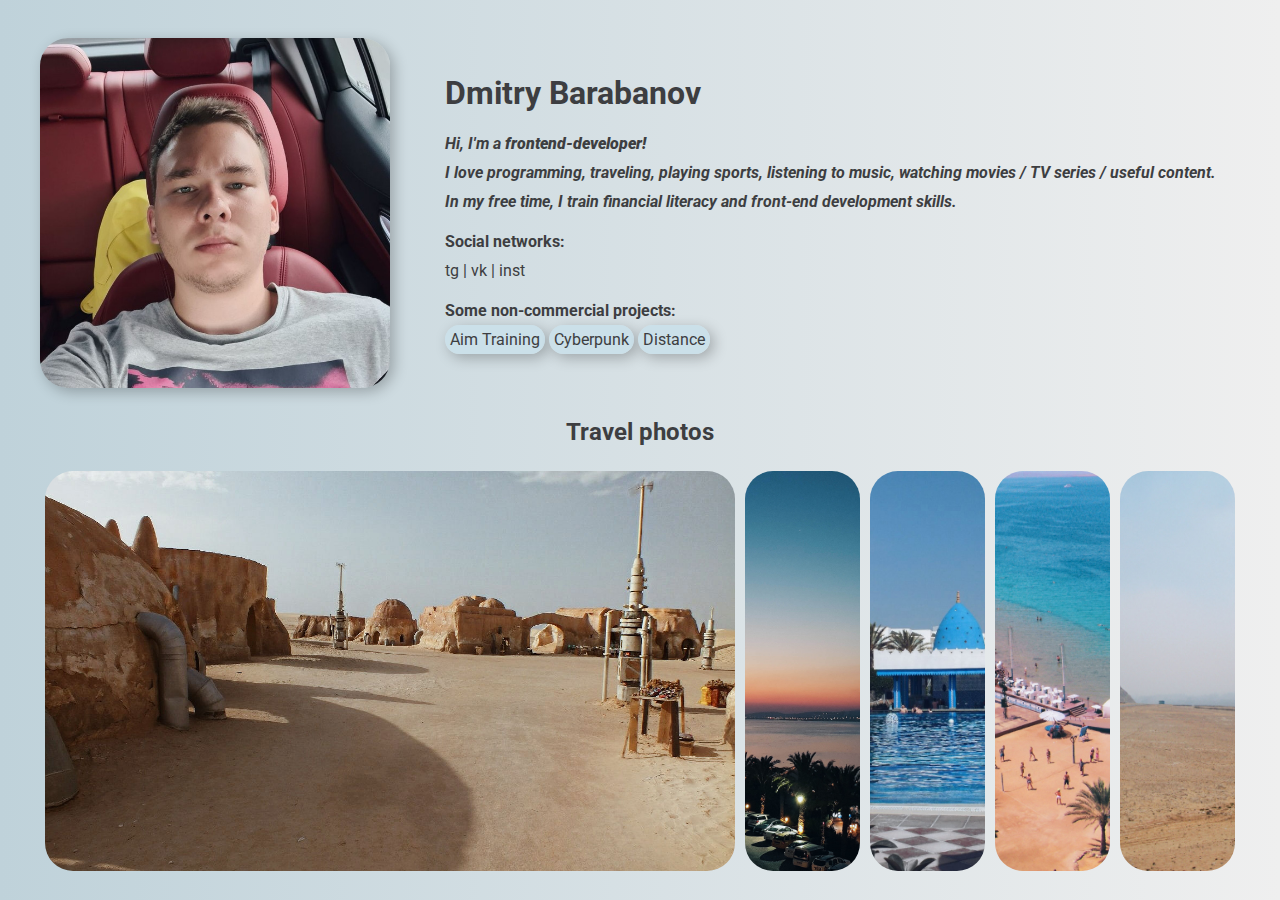
==== index.html @ 2726cdc3 "cv" ====
<!DOCTYPE html>
<html lang="en">

<head>
    <meta charset="UTF-8">
    <meta http-equiv="X-UA-Compatible" content="IE=edge">
    <meta name="viewport" content="width=device-width, initial-scale=1.0">
    <title>Dmitry Barabanov CV</title>
    <link rel="stylesheet" href="style.css">
    <link rel="stylesheet" href="style.scss">
</head>

<body>
    <div class="container">
        <div class="info">
            <img class="avatar" src="pictures/avatar.jpg" alt="my photo">

            <div class="info-text">
                <h1>Dmitry Barabanov</h1>
                <p>Hi, I'm a <strong>frontend-developer!</strong></p>
                <p>I love programming, traveling, playing sports, listening to music, watching movies / TV series / useful content.</p>
                <p>In my free time, I train financial literacy and front-end development skills.</p>

                <div class="socials">
                    <h4>Social networks:</h4>
                    <a href="https://t.me/dmitry_barabanov" target="_blank">tg</a> |
                    <a href="https://vk.com/dmitry__barabanov" target="_blank">vk</a> |
                    <a href="https://www.instagram.com/barrry_01" target="_blank">inst</a>
                </div>
                <div class="portfolio">
                    <h4>Some non-commercial projects:</h4>
                    <a href="mini-game/mini-game.html" target="_blank">Aim Training</a>
                    <a href="Cyberpunk/index.html" target="_blank">Cyberpunk</a>
                    <a href="Distance/index.html" target="_blank">Distance</a>
                </div>
            </div>
        </div>


        <!-- <div class="card bg-yelow">
            <h2>Мои хобби</h2>
            <ol class="list">
                <li>Путешествия</li>
                <li>Автомобили</li>
                <li>Спорт</li>
            </ol>
        </div> -->

        <!-- <div class="card bg-green">
            <h2>Background frontend-разработчиком</h2>
            <table class="table">
                <tr>
                    <td>Skillbox</td>
                    <td>2019-2021</td>
                </tr>
                <tr>
                    <td>Finance Monster</td>
                    <td>2021-now</td>
                </tr>
                <tr>
                    <td>Freelance</td>
                    <td>2021-now</td>
                </tr>
            </table>
        </div> -->

        <h2 class="title">Travel photos</h2>

        <div class="plagin-cards">
            <div class="slide active" style="background-image: url('pictures/photo1.jpg');">
                <!-- <h3>Sahara Desert</h3> -->
            </div>
            <div class="slide" style="background-image: url('pictures/photo2.jpg');">
            </div>
            <div class="slide" style="background-image: url('pictures/photo3.jpg');">
            </div>
            <div class="slide" style="background-image: url('pictures/photo4.jpg');">
            </div>
            <div class="slide" style="background-image: url('pictures/photo5.jpg');">
            </div>
        </div>
    </div>
    <script src="main.js"></script>
</body>

</html>
---- style.css ----
@import url('https://fonts.googleapis.com/css2?family=Roboto&display=swap');
body {
    /* background-color: #f1f1f1; */
    background: linear-gradient(90deg, #bfd2da, #efefef);
    color: #3d3e41;
    font-size: 16px;
    font-weight: normal;
    font-family: 'Roboto', sans-serif;
}

a {
    color: #3d3e41;
    text-decoration: none;
}

a:hover {
    color: black;
    text-decoration: underline;
}


/* a:visited {
    color: grey;
} */

.avatar {
    height: 350px;
    border-radius: 28px;
    box-shadow: 4px 4px 14px rgba(0, 0, 0, 0.25);
    pointer-events: none;
}

.info p {
    color: #3d3e41;
    margin: 0;
    font-style: italic;
    font-weight: bold;
    text-decoration: none;
    margin-top: 10px;
}

.info {
    display: flex;
    margin-bottom: 20px;
}

.info-text {
    margin-left: 40px;
    padding: 15px;
}

.info-text h4 {
    margin-bottom: 10px;
}

.container {
    max-width: 1200px;
    margin: auto;
    padding-top: 30px;
}

.bg-yelow {
    background: linear-gradient(90deg, #d6dbbf, #acb1a0);
}

.bg-green {
    background: #e5ffe7;
}

.card {
    padding: 15px 20px;
    margin-bottom: 20px;
    border-radius: 20px;
}

.card h2 {
    margin-bottom: 10px;
}

.list {
    padding: 0 20px;
}

.list li {
    color: #86898f;
    margin-bottom: 10px;
}

.title {
    margin-top: 30px;
    text-align: center;
}

.portfolio a {
    background-color: #cbe0e9;
    color: #3d3e41;
    border-radius: 15px;
    font-size: 16px;
    padding: 5px;
    box-shadow: 4px 4px 14px rgba(0, 0, 0, 0.25);
    transition: all 0.3s ease-out;
}

.portfolio a:hover {
    background-color: #a6d1e4;
    color: black;
    border-radius: 15px;
    text-decoration: none;
    box-shadow: 4px 4px 14px rgba(0, 0, 0, 0.5);
    transition: all 0.3s ease-out;
}

.plagin-cards {
    display: flex;
}

.slide {
    height: 400px;
    border-radius: 28px;
    margin: 5px;
    cursor: pointer;
    color: white;
    flex: 1;
    background-size: cover;
    background-position: center;
    background-repeat: no-repeat;
    position: relative;
    transition: all 500ms ease-in-out;
}

.slide h3 {
    position: absolute;
    font-size: 24px;
    bottom: 20px;
    left: 20px;
    margin: 0;
    opacity: 0;
}

.slide.active {
    flex: 6;
}

.slide.active h3 {
    opacity: 1;
    transition: opacity 0.3s ease-in 0.4s;
}

@media (max-width: 700px) {
    .info {
        display: block;
        text-align: center;
    }
    .info-text {
        margin-left: 0px;
    }
    .slide {
        height: 200px;
    }
    .slide.active {
        flex: 8;
    }
}
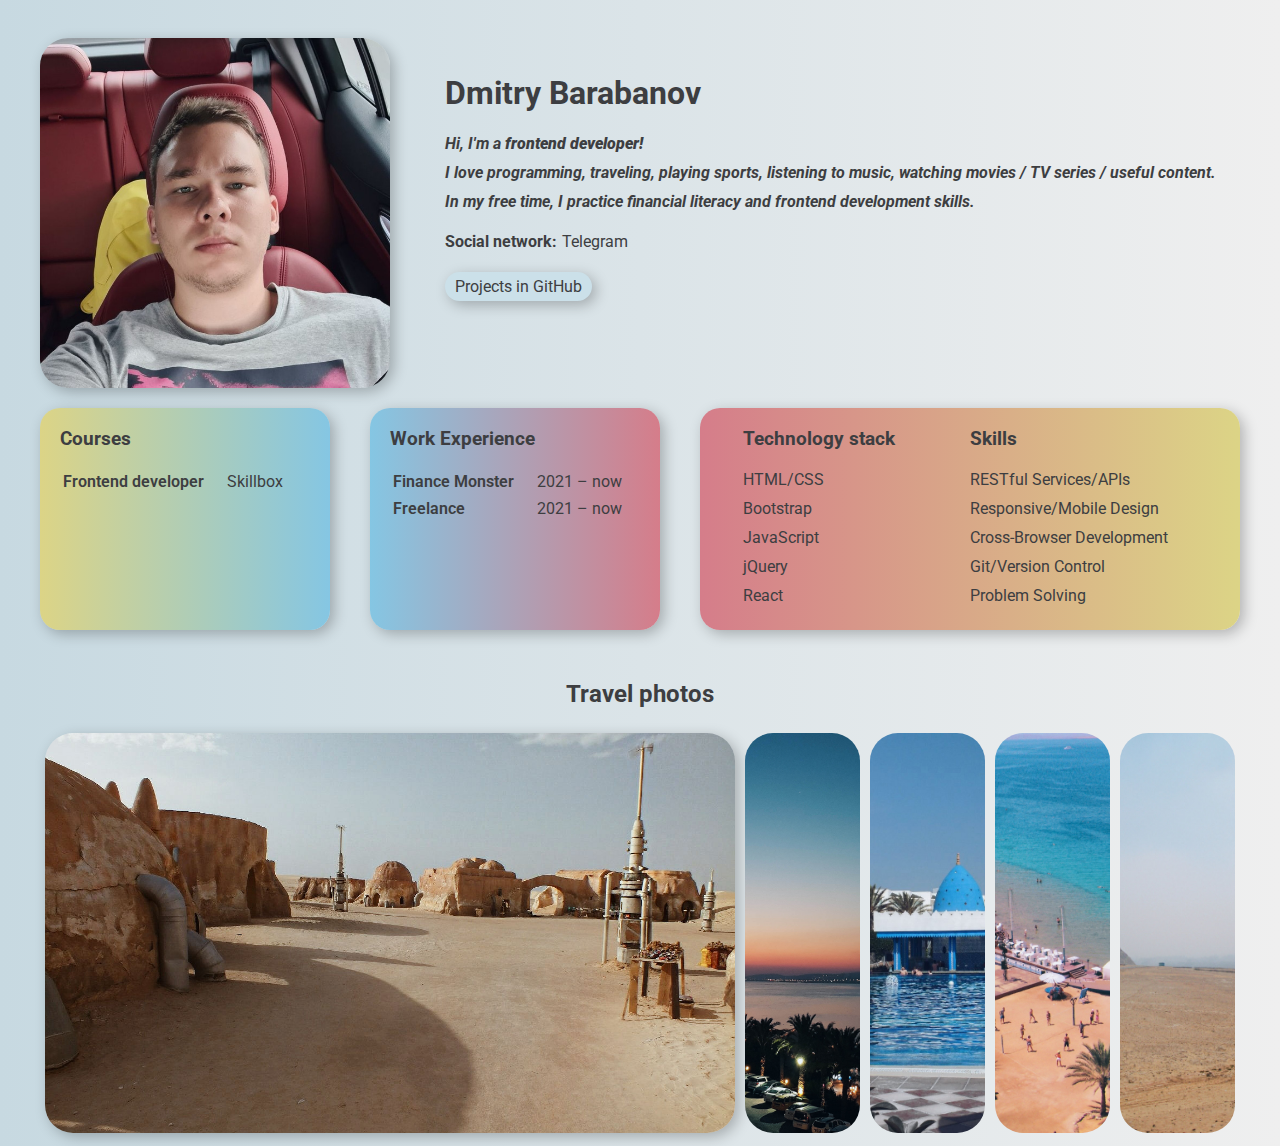
==== commit cdfafc42: "update" ====
--- a/index.html
+++ b/index.html
@@ -17,52 +17,70 @@
 
             <div class="info-text">
                 <h1>Dmitry Barabanov</h1>
-                <p>Hi, I'm a <strong>frontend-developer!</strong></p>
-                <p>I love programming, traveling, playing sports, listening to music, watching movies / TV series / useful content.</p>
-                <p>In my free time, I train financial literacy and front-end development skills.</p>
+                <p>Hi, I'm a <strong>frontend developer!</strong></p>
+                <p>I love programming, traveling, playing sports, listening to music, watching movies / TV series /
+                    useful content.</p>
+                <p>In my free time, I practice financial literacy and frontend development skills.</p>
 
                 <div class="socials">
-                    <h4>Social networks:</h4>
-                    <a href="https://t.me/dmitry_barabanov" target="_blank">tg</a> |
-                    <a href="https://vk.com/dmitry__barabanov" target="_blank">vk</a> |
-                    <a href="https://www.instagram.com/barrry_01" target="_blank">inst</a>
+                    <h4>Social network:</h4>
+                    <a href="https://t.me/dmitry_barabanov" target="_blank">Telegram</a>
                 </div>
                 <div class="portfolio">
-                    <h4>Some non-commercial projects:</h4>
-                    <a href="mini-game/mini-game.html" target="_blank">Aim Training</a>
-                    <a href="Cyberpunk/index.html" target="_blank">Cyberpunk</a>
-                    <a href="Distance/index.html" target="_blank">Distance</a>
+                    <!-- <h4>Projects:</h4> -->
+                    <a href="https://github.com/dmitry-barabanov?tab=repositories" target="_blank">Projects in
+                        GitHub</a>
                 </div>
             </div>
         </div>
 
+        <div class="cards">
 
-        <!-- <div class="card bg-yelow">
-            <h2>Мои хобби</h2>
-            <ol class="list">
-                <li>Путешествия</li>
-                <li>Автомобили</li>
-                <li>Спорт</li>
-            </ol>
-        </div> -->
+            <div class="card bg-course">
+                <h3>Courses</h3>
+                <table class="table">
+                    <tr>
+                        <td class="table-title">Frontend developer</td>
+                        <td>Skillbox</td>
+                    </tr>
+                </table>
+            </div>
 
-        <!-- <div class="card bg-green">
-            <h2>Background frontend-разработчиком</h2>
-            <table class="table">
-                <tr>
-                    <td>Skillbox</td>
-                    <td>2019-2021</td>
-                </tr>
-                <tr>
-                    <td>Finance Monster</td>
-                    <td>2021-now</td>
-                </tr>
-                <tr>
-                    <td>Freelance</td>
-                    <td>2021-now</td>
-                </tr>
-            </table>
-        </div> -->
+            <div class="card bg-work">
+                <h3>Work Experience</h3>
+                <table class="table">
+                    <tr>
+                        <td class="table-title">Finance Monster</td>
+                        <td>2021 – now</td>
+                    </tr>
+                    <tr>
+                        <td class="table-title">Freelance</td>
+                        <td>2021 – now</td>
+                    </tr>
+                </table>
+            </div>
+
+            <div class="card bg-skills">
+                <div class="lists">
+                    <ul class="list">
+                        <li><h3>Technology stack</h3></li>
+                        <li>HTML/CSS</li>
+                        <li>Bootstrap</li>
+                        <li>JavaScript</li>
+                        <li>jQuery</li>
+                        <li>React</li>
+                    </ul>
+                    <ul class="list">
+                        <li><h3>Skills</h3></li>
+                        <li>RESTful Services/APIs</li>
+                        <li>Responsive/Mobile Design</li>
+                        <li>Cross-Browser Development</li>
+                        <li>Git/Version Control</li>
+                        <li>Problem Solving</li>
+                    </ul>
+                </div>
+            </div>
+        </div>
 
         <h2 class="title">Travel photos</h2>
 
--- a/style.css
+++ b/style.css
@@ -1,7 +1,7 @@
 @import url('https://fonts.googleapis.com/css2?family=Roboto&display=swap');
 body {
-    /* background-color: #f1f1f1; */
-    background: linear-gradient(90deg, #bfd2da, #efefef);
+    background: linear-gradient(90deg, #c7d9e1, #efefef);
+    background-color: #b8d7e5;
     color: #3d3e41;
     font-size: 16px;
     font-weight: normal;
@@ -49,41 +49,74 @@
     padding: 15px;
 }
 
-.info-text h4 {
-    margin-bottom: 10px;
-}
-
 .container {
     max-width: 1200px;
     margin: auto;
     padding-top: 30px;
 }
 
-.bg-yelow {
-    background: linear-gradient(90deg, #d6dbbf, #acb1a0);
-}
-
-.bg-green {
-    background: #e5ffe7;
+.bg-course {
+    background: linear-gradient(90deg, #dcd486, #85c6e3);
+}
+
+.bg-work {
+    background: linear-gradient(90deg, #85c6e3, #d57d8a);
+}
+
+.bg-skills {
+    background: linear-gradient(90deg, #d57d8a, #dcd486);
+}
+
+.cards {
+    display: flex;
 }
 
 .card {
     padding: 15px 20px;
     margin-bottom: 20px;
     border-radius: 20px;
+    box-shadow: 4px 4px 14px rgba(0, 0, 0, 0.25);
+}
+
+.card:not(:last-child) {
+    flex: 0 1 25%;
+}
+
+.card:last-child {
+    flex: 0 1 50%;
+}
+
+.card:not(:last-child) {
+    margin-right: 40px;
 }
 
 .card h2 {
     margin-bottom: 10px;
 }
 
+.lists {
+    display: flex;
+    justify-content: space-around;
+}
+
 .list {
-    padding: 0 20px;
+    padding: 0;
+    margin: 0;
+    margin-right: 30px;
+    align-items: center;
 }
 
 .list li {
-    color: #86898f;
     margin-bottom: 10px;
+    list-style: none;
+}
+
+.list h3 {
+    margin-bottom: 20px;
+}
+
+h3 {
+    margin-top: 5px; 
 }
 
 .title {
@@ -91,12 +124,26 @@
     text-align: center;
 }
 
+.socials {
+    display: flex;
+align-items: center;
+}
+
+.socials a {
+    margin-left: 5px;
+}
+
+.portfolio {
+    display: flex;
+align-items: center;
+}
+
 .portfolio a {
     background-color: #cbe0e9;
     color: #3d3e41;
     border-radius: 15px;
     font-size: 16px;
-    padding: 5px;
+    padding: 5px 10px;
     box-shadow: 4px 4px 14px rgba(0, 0, 0, 0.25);
     transition: all 0.3s ease-out;
 }
@@ -139,11 +186,49 @@
 
 .slide.active {
     flex: 6;
+    box-shadow: 4px 4px 14px rgba(0, 0, 0, 0.25);
 }
 
 .slide.active h3 {
     opacity: 1;
     transition: opacity 0.3s ease-in 0.4s;
+}
+
+td {
+    padding-right: 20px;
+    padding-bottom: 5px;
+}
+
+td:last-child {
+    padding-right: 0px;
+}
+
+.bg-course .list,
+.bg-work .list {
+    padding: 0;
+}
+
+.table-title {
+   font-weight: 600;
+}
+
+@media (max-width: 1180px) {
+    .cards {
+        flex-wrap: wrap;
+    }
+    .card:not(:last-child) {
+        flex: auto;
+    }
+    .card,
+    .card:not(:last-child) {
+        margin-right: 0;
+    }
+    .card:first-child {
+        margin-right: 25px;
+    }
+    .card:last-child {
+        flex: 0 1 100%;
+    }
 }
 
 @media (max-width: 700px) {
@@ -160,4 +245,28 @@
     .slide.active {
         flex: 8;
     }
+    .card:not(:last-child) {
+        display: block;
+    }
+}
+
+@media (max-width: 580px) {
+    .cards {
+        display: block;
+    }
+    .card:first-child {
+        margin-right: 0;
+    }
+    .card {
+        margin: 20px auto;
+    }
+    h3 {
+        font-size: 17px;
+    }
+    li {
+        font-size: 16px;
+    }
+    .avatar {
+        height: 280px;
+    }
 }